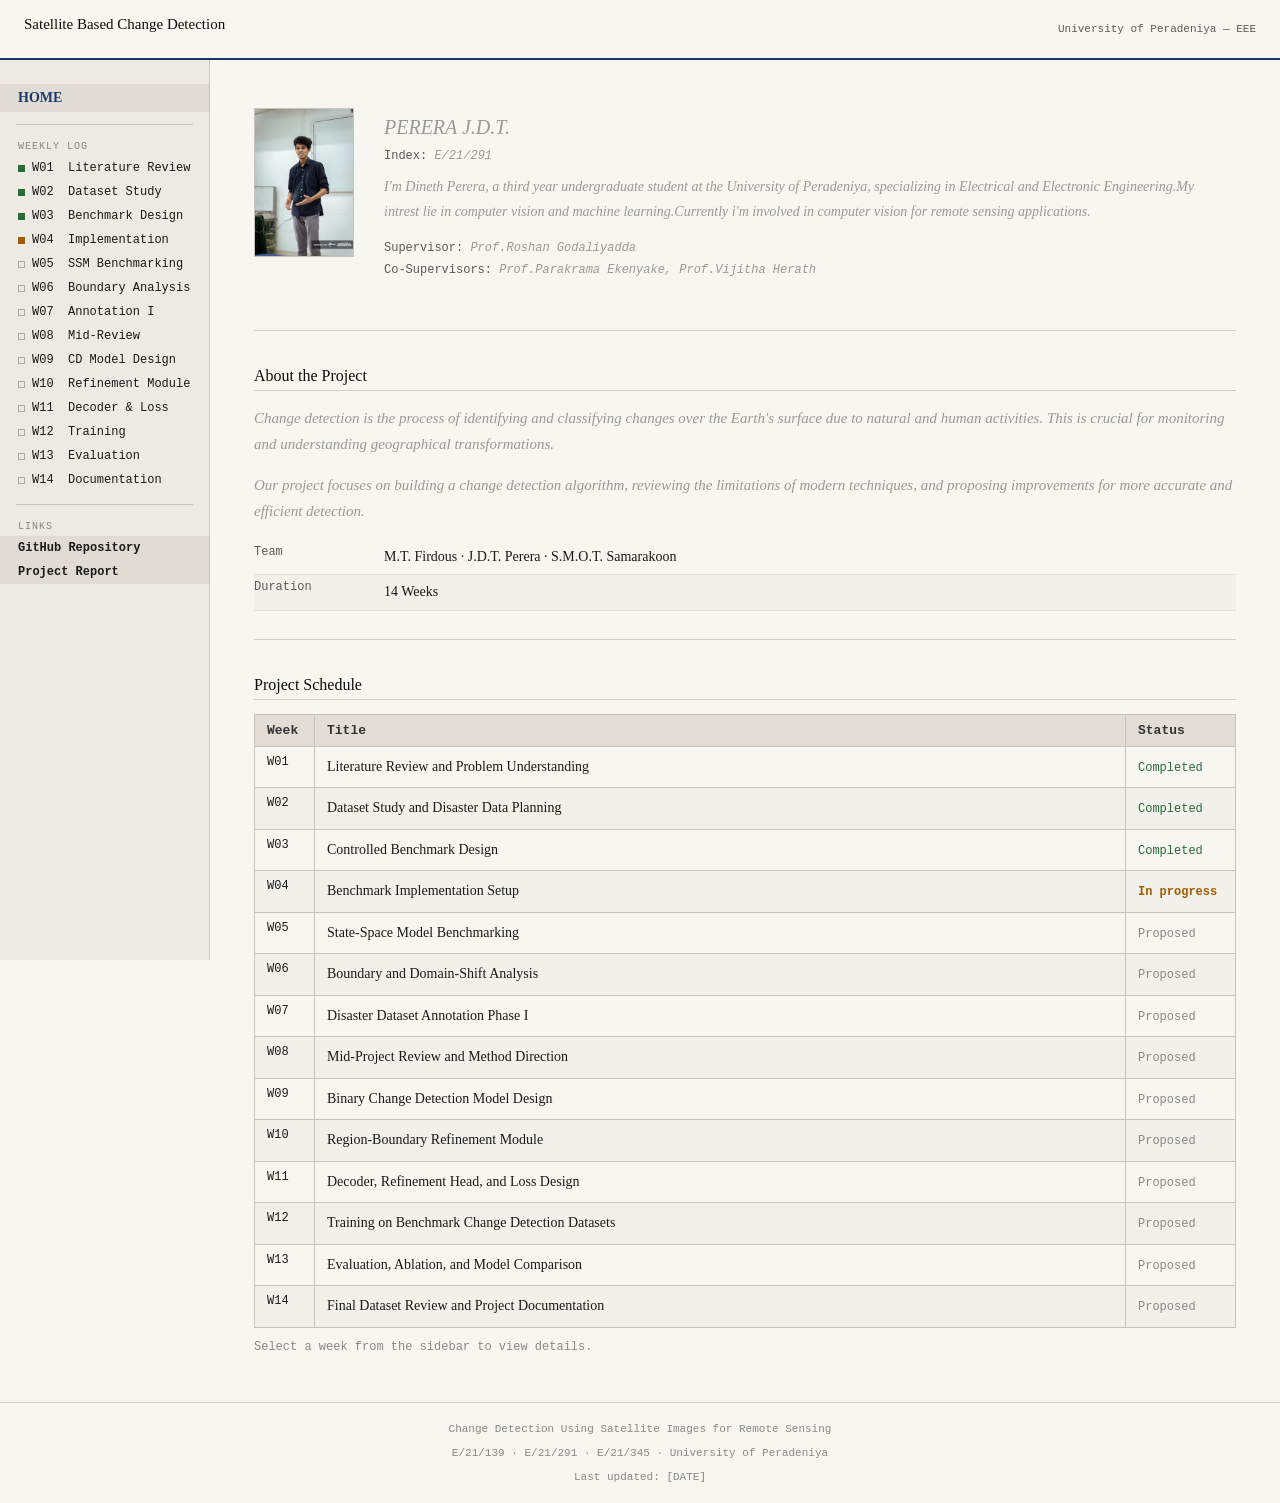
==== index.html @ a58da359 "remove datsets from hero page" ====
<!DOCTYPE html>
<html lang="en">
<head>
  <meta charset="UTF-8">
  <meta name="viewport" content="width=device-width, initial-scale=1">
  <title>Satellite Based Change Detection · Remote Sensing</title>
  <link rel="stylesheet" href="style.css">
  <script src="nav.js" defer></script>
</head>
<body>
  <div id="shell">
    <div id="header">
      <a class="site-name" href="index.html">Satellite Based Change Detection</a>
      <div class="site-uni">University of Peradeniya — EEE</div>
      <button id="menu-btn" aria-label="Open menu">
        <span></span>
        <span></span>
        <span></span>
      </button>
    </div>

    <div id="body-row">
      <div id="overlay"></div>
      <div id="sidebar">
        <a class="sb-home" href="index.html">HOME</a>
        <hr class="sb-rule">
        <span class="sb-label">WEEKLY LOG</span>
        <a href="weeks/week01.html"><span class="sq sq-done"></span>W01&nbsp; Literature Review</a>
        <a href="weeks/week02.html"><span class="sq sq-done"></span>W02&nbsp; Dataset Study</a>
        <a href="weeks/week03.html"><span class="sq sq-done"></span>W03&nbsp; Benchmark Design</a>
        <a href="weeks/week04.html"><span class="sq sq-active"></span>W04&nbsp; Implementation</a>
        <a href="weeks/week05.html"><span class="sq sq-proposed"></span>W05&nbsp; SSM Benchmarking</a>
        <a href="weeks/week06.html"><span class="sq sq-proposed"></span>W06&nbsp; Boundary Analysis</a>
        <a href="weeks/week07.html"><span class="sq sq-proposed"></span>W07&nbsp; Annotation I</a>
        <a href="weeks/week08.html"><span class="sq sq-proposed"></span>W08&nbsp; Mid-Review</a>
        <a href="weeks/week09.html"><span class="sq sq-proposed"></span>W09&nbsp; CD Model Design</a>
        <a href="weeks/week10.html"><span class="sq sq-proposed"></span>W10&nbsp; Refinement Module</a>
        <a href="weeks/week11.html"><span class="sq sq-proposed"></span>W11&nbsp; Decoder &amp; Loss</a>
        <a href="weeks/week12.html"><span class="sq sq-proposed"></span>W12&nbsp; Training</a>
        <a href="weeks/week13.html"><span class="sq sq-proposed"></span>W13&nbsp; Evaluation</a>
        <a href="weeks/week14.html"><span class="sq sq-proposed"></span>W14&nbsp; Documentation</a>
        <hr class="sb-rule">
        <span class="sb-label">LINKS</span>
        <a href="#">GitHub Repository</a>
        <a href="#">Project Report</a>
      </div>

      <div id="content">
        <table>
          <tr>
            <td style="width:110px; vertical-align:top; border:none; padding:0;">
              <img src="assets/photo.jpg" alt="[Name]" style="width:100px; border:1px solid #C8C4BB; display:block;" onerror="this.style.display='none'">
            </td>
            <td style="padding-left:20px; vertical-align:top; border:none;">
              <h1><span class="ph">PERERA J.D.T.</span></h1>
              <p style="font:12px 'Courier New', Courier, monospace; color:#5A5A5A;">
                Index: <span class="ph">E/21/291</span>
              </p>
              <p><span class="ph">I'm Dineth Perera, a third year undergraduate student at the University of Peradeniya, specializing in Electrical and Electronic Engineering.My intrest lie in computer vision and machine learning.Currently i'm involved in computer vision for remote sensing applications.</span></p>
              <p style="font:12px 'Courier New', Courier, monospace; color:#5A5A5A; line-height:1.8;">
                Supervisor: <span class="ph">Prof.Roshan Godaliyadda</span><br>
                Co-Supervisors: <span class="ph">Prof.Parakrama Ekenyake, Prof.Vijitha Herath</span>
              </p>
            </td>
          </tr>
        </table>

        <hr class="section-rule">

        <h2>About the Project</h2>
        <p><span class="ph">Change detection is the process of identifying and classifying changes over the Earth's surface due to natural and human activities. This is crucial for monitoring and understanding geographical transformations.</span></p>

        <p><span class="ph">Our project focuses on building a change detection algorithm, reviewing the limitations of modern techniques, and proposing improvements for more accurate and efficient detection.</span></p>

        <table class="info-table">
          <tr>
            <td>Team</td>
            <td>M.T. Firdous · J.D.T. Perera · S.M.O.T. Samarakoon</td>
          </tr>
          <tr>
            <td>Duration</td>
            <td>14 Weeks</td>
          </tr>
        </table>

        <hr class="section-rule">

        <h2>Project Schedule</h2>
        <table>
          <thead>
            <tr>
              <th style="width:60px;">Week</th>
              <th>Title</th>
              <th style="width:110px;">Status</th>
            </tr>
          </thead>
          <tbody>
            <tr>
              <td style="font:12px 'Courier New', Courier, monospace;">W01</td>
              <td>Literature Review and Problem Understanding</td>
              <td><span class="s-done">Completed</span></td>
            </tr>
            <tr>
              <td style="font:12px 'Courier New', Courier, monospace;">W02</td>
              <td>Dataset Study and Disaster Data Planning</td>
              <td><span class="s-done">Completed</span></td>
            </tr>
            <tr>
              <td style="font:12px 'Courier New', Courier, monospace;">W03</td>
              <td>Controlled Benchmark Design</td>
              <td><span class="s-done">Completed</span></td>
            </tr>
            <tr>
              <td style="font:12px 'Courier New', Courier, monospace;">W04</td>
              <td>Benchmark Implementation Setup</td>
              <td><span class="s-active">In progress</span></td>
            </tr>
            <tr>
              <td style="font:12px 'Courier New', Courier, monospace;">W05</td>
              <td>State-Space Model Benchmarking</td>
              <td><span class="s-proposed">Proposed</span></td>
            </tr>
            <tr>
              <td style="font:12px 'Courier New', Courier, monospace;">W06</td>
              <td>Boundary and Domain-Shift Analysis</td>
              <td><span class="s-proposed">Proposed</span></td>
            </tr>
            <tr>
              <td style="font:12px 'Courier New', Courier, monospace;">W07</td>
              <td>Disaster Dataset Annotation Phase I</td>
              <td><span class="s-proposed">Proposed</span></td>
            </tr>
            <tr>
              <td style="font:12px 'Courier New', Courier, monospace;">W08</td>
              <td>Mid-Project Review and Method Direction</td>
              <td><span class="s-proposed">Proposed</span></td>
            </tr>
            <tr>
              <td style="font:12px 'Courier New', Courier, monospace;">W09</td>
              <td>Binary Change Detection Model Design</td>
              <td><span class="s-proposed">Proposed</span></td>
            </tr>
            <tr>
              <td style="font:12px 'Courier New', Courier, monospace;">W10</td>
              <td>Region-Boundary Refinement Module</td>
              <td><span class="s-proposed">Proposed</span></td>
            </tr>
            <tr>
              <td style="font:12px 'Courier New', Courier, monospace;">W11</td>
              <td>Decoder, Refinement Head, and Loss Design</td>
              <td><span class="s-proposed">Proposed</span></td>
            </tr>
            <tr>
              <td style="font:12px 'Courier New', Courier, monospace;">W12</td>
              <td>Training on Benchmark Change Detection Datasets</td>
              <td><span class="s-proposed">Proposed</span></td>
            </tr>
            <tr>
              <td style="font:12px 'Courier New', Courier, monospace;">W13</td>
              <td>Evaluation, Ablation, and Model Comparison</td>
              <td><span class="s-proposed">Proposed</span></td>
            </tr>
            <tr>
              <td style="font:12px 'Courier New', Courier, monospace;">W14</td>
              <td>Final Dataset Review and Project Documentation</td>
              <td><span class="s-proposed">Proposed</span></td>
            </tr>
          </tbody>
        </table>
        <p style="font:12px 'Courier New', Courier, monospace; color:#888;">Select a week from the sidebar to view details.</p>
      </div>
    </div>

    <div id="footer">
      Change Detection Using Satellite Images for Remote Sensing<br>
      E/21/139 · E/21/291 · E/21/345 · University of Peradeniya<br>
      Last updated: [DATE]
    </div>
  </div>
</body>
</html>
---- style.css ----
/* Reset */
*, *::before, *::after { box-sizing: border-box; margin: 0; padding: 0; }

/* Base */
html, body { height: 100%; }
body {
  font: 15px/1.75 Georgia, "Times New Roman", serif;
  color: #1A1A1A;
  background: #F8F6F1;
}

/* Shell */
#shell {
  width: 100%;
  background: #F8F6F1;
}

/* Header */
#header {
  padding: 16px 24px;
  border-bottom: 2px solid #1B3A6B;
  background: #F8F6F1;
  overflow: hidden;
}
#header .site-name {
  float: left;
  font: 15px Georgia, serif;
  color: #0D0D0D;
  text-decoration: none;
}
#header .site-uni {
  float: right;
  font: 11px "Courier New", monospace;
  color: #5A5A5A;
  line-height: 2.4;
}
#menu-btn {
  display: none;
  float: right;
  background: none;
  border: 1px solid #C8C4BB;
  padding: 6px 10px;
  cursor: pointer;
  margin-top: 2px;
}
#menu-btn span {
  display: block;
  width: 20px;
  height: 2px;
  background: #1A1A1A;
  margin: 4px 0;
}

/* Body row */
#body-row { overflow: hidden; }

/* Sidebar */
#sidebar {
  float: left;
  width: 210px;
  min-height: 100vh;
  background: #EDEAE3;
  border-right: 1px solid #C8C4BB;
  padding: 24px 0;
  position: sticky;
  top: 0;
  height: 100vh;
  overflow-y: auto;
}
#sidebar a {
  display: block;
  padding: 5px 18px;
  font: 12px "Courier New", monospace;
  color: #1A1A1A;
  text-decoration: none;
}
#sidebar a:hover { background: #D8D4CC; }
#sidebar a.current { font-weight: bold; background: #E0DCD3; }
#sidebar .sb-home {
  font: 14px Georgia, serif;
  color: #1B3A6B;
  padding: 6px 18px;
  display: block;
  text-decoration: none;
}
#sidebar .sb-home:hover { background: #D8D4CC; }
#sidebar .sb-home.current { font-weight: bold; background: #E0DCD3; }
.sb-rule {
  border: none;
  border-top: 1px solid #C8C4BB;
  margin: 12px 16px;
}
.sb-label {
  display: block;
  padding: 4px 18px;
  font: 10px "Courier New", monospace;
  color: #888;
  letter-spacing: 0.1em;
  text-transform: uppercase;
}

/* Status squares in sidebar */
.sq {
  display: inline-block;
  width: 7px;
  height: 7px;
  margin-right: 7px;
  vertical-align: middle;
}
.sq-done { background: #2A6A3A; }
.sq-active { background: #A05C00; }
.sq-proposed { background: transparent; border: 1px solid #AAAAAA; }

/* Content area */
#content { margin-left: 210px; padding: 36px 44px; min-height: 100vh; }

/* Headings */
h1 {
  font: normal 20px Georgia, serif;
  color: #0D0D0D;
  margin-bottom: 10px;
}
h2 {
  font: normal 16px Georgia, serif;
  color: #0D0D0D;
  border-bottom: 1px solid #D4D0C8;
  padding-bottom: 5px;
  margin: 36px 0 14px;
}
h3 {
  font: bold 14px Georgia, serif;
  color: #1A1A1A;
  margin: 22px 0 8px;
}

/* Paragraphs, lists */
p { margin-bottom: 1em; }
ul, ol { padding-left: 1.4em; margin: 8px 0 16px; }
li { margin-bottom: 4px; font-size: 14px; }

/* Links */
a { color: #1B3A6B; }
a:visited { color: #5B2D8E; }

/* Tables - general */
table { border-collapse: collapse; width: 100%; margin: 12px 0; }
th {
  background: #E2DED6;
  font: bold 13px "Courier New", monospace;
  color: #333;
  border: 1px solid #C8C4BB;
  padding: 8px 12px;
  text-align: left;
}
td {
  border: 1px solid #C8C4BB;
  padding: 8px 12px;
  vertical-align: top;
  font-size: 14px;
}
tr:nth-child(even) td { background: #F2F0EB; }

/* Info table on home (no outer border, no striping) */
.info-table { margin-top: 14px; }
.info-table td {
  border: none;
  border-bottom: 1px solid #E4E0D8;
  padding: 5px 10px 5px 0;
  font-size: 14px;
}
.info-table td:first-child {
  font: 12px "Courier New", monospace;
  color: #5A5A5A;
  width: 130px;
  white-space: nowrap;
}

/* Figures */
figure { margin: 18px 0; }
.fig-empty {
  border: 1px dashed #C8C4BB;
  background: #F2F0EB;
  padding: 44px 20px;
  text-align: center;
  font: 13px "Courier New", monospace;
  color: #999;
}
figcaption {
  font: italic 13px Georgia, serif;
  text-align: center;
  margin-top: 6px;
  color: #5A5A5A;
}

/* Status spans */
.s-done { font: 12px "Courier New", monospace; color: #2A6A3A; }
.s-active { font: bold 12px "Courier New", monospace; color: #A05C00; }
.s-proposed { font: 12px "Courier New", monospace; color: #888888; }

/* Placeholder text */
.ph { color: #999999; font-style: italic; }

/* Meta line and nav strip on week pages */
.meta-line {
  font: 12px "Courier New", monospace;
  color: #5A5A5A;
  margin-bottom: 6px;
}
.week-nav {
  font: 12px "Courier New", monospace;
  color: #888;
  margin: 8px 0 4px;
}
.week-nav a { color: #1B3A6B; }

/* Dividers */
.section-rule {
  border: none;
  border-top: 1px solid #D4D0C8;
  margin: 28px 0;
}

/* Footer */
#footer {
  clear: both;
  border-top: 1px solid #D4D0C8;
  padding: 14px 24px;
  text-align: center;
  font: 11px "Courier New", monospace;
  color: #888;
  line-height: 2.2;
}

/* ── Tablet and Mobile: sidebar off-canvas ── */
@media (max-width: 899px) {

  #menu-btn {
    display: block;
  }

  #sidebar {
    position: fixed;
    top: 0;
    left: -230px;
    width: 210px;
    height: 100vh;
    z-index: 100;
    transition: left 0.22s ease;
    border-right: 1px solid #C8C4BB;
    box-shadow: none;
  }

  #sidebar.open {
    left: 0;
  }

  #content {
    margin-left: 0;
    padding: 24px 20px;
  }

  #overlay {
    display: none;
    position: fixed;
    inset: 0;
    background: rgba(0,0,0,0.25);
    z-index: 99;
  }

  #overlay.visible {
    display: block;
  }

}

/* ── Mobile only ── */
@media (max-width: 599px) {

  #content {
    padding: 20px 16px;
  }

  #header {
    padding: 12px 16px;
  }

  #header .site-name {
    font-size: 13px;
  }

  #header .site-uni {
    display: none;
  }

  h1 { font-size: 17px; }
  h2 { font-size: 15px; }

  table {
    font-size: 13px;
  }

  th, td {
    padding: 6px 8px;
  }

  #footer {
    font-size: 10px;
    padding: 12px 16px;
  }

}
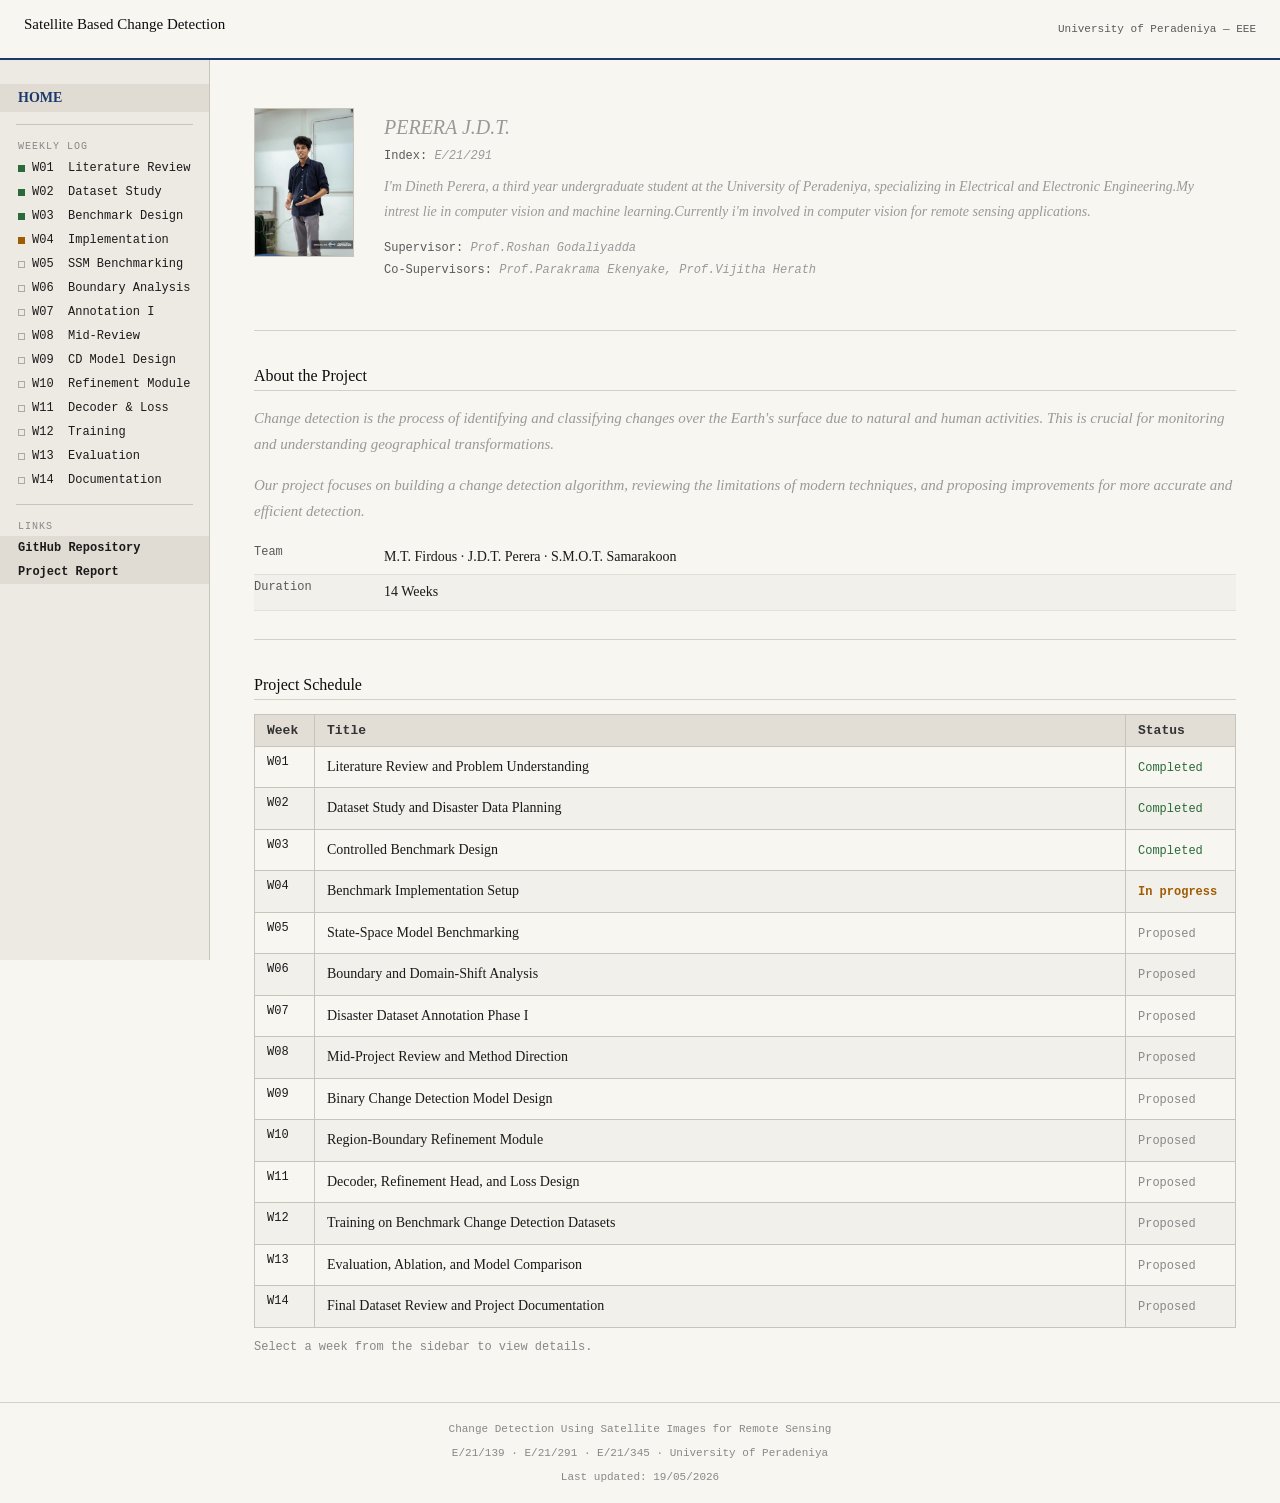
==== commit ea97fadf: "week 04-1" ====
--- a/index.html
+++ b/index.html
@@ -174,7 +174,7 @@
     <div id="footer">
       Change Detection Using Satellite Images for Remote Sensing<br>
       E/21/139 · E/21/291 · E/21/345 · University of Peradeniya<br>
-      Last updated: [DATE]
+      Last updated: 19/05/2026
     </div>
   </div>
 </body>
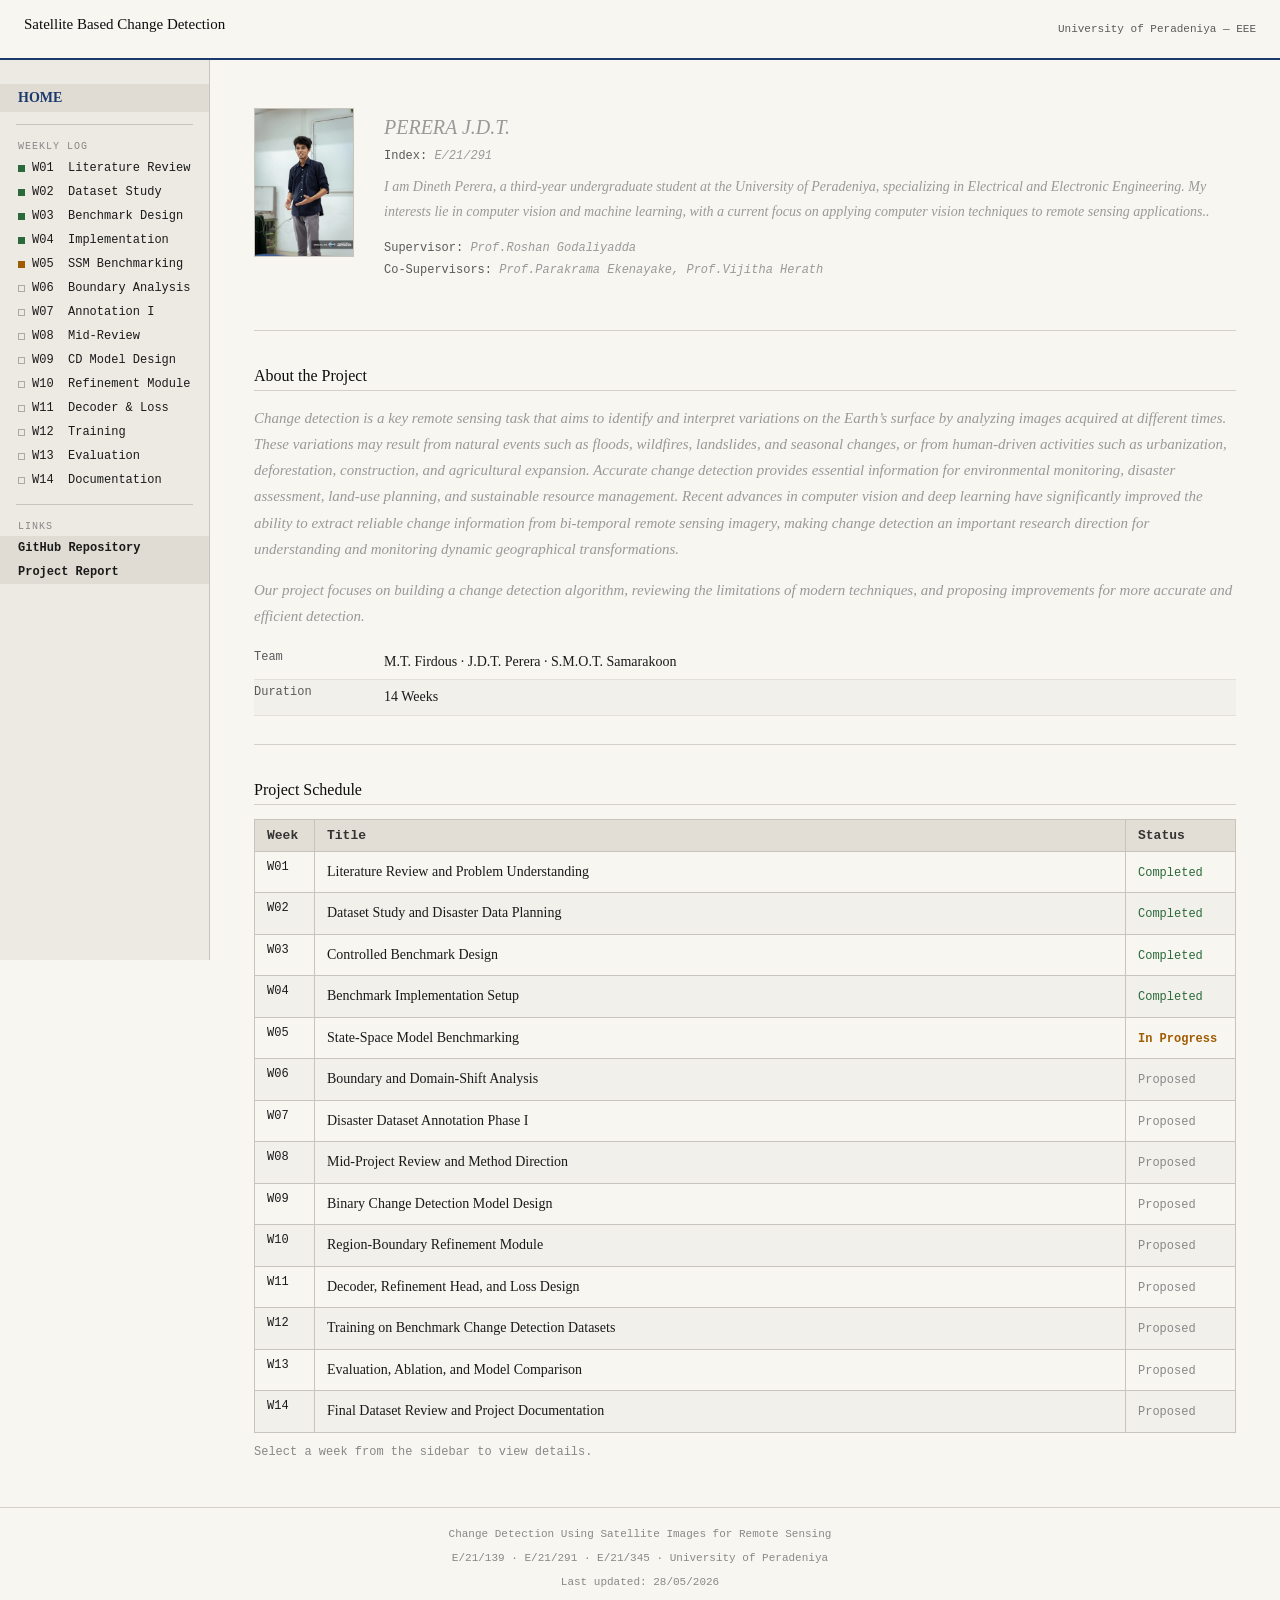
==== commit d18336f3: "week 05 updates and home page refinement" ====
--- a/index.html
+++ b/index.html
@@ -28,8 +28,8 @@
         <a href="weeks/week01.html"><span class="sq sq-done"></span>W01&nbsp; Literature Review</a>
         <a href="weeks/week02.html"><span class="sq sq-done"></span>W02&nbsp; Dataset Study</a>
         <a href="weeks/week03.html"><span class="sq sq-done"></span>W03&nbsp; Benchmark Design</a>
-        <a href="weeks/week04.html"><span class="sq sq-active"></span>W04&nbsp; Implementation</a>
-        <a href="weeks/week05.html"><span class="sq sq-proposed"></span>W05&nbsp; SSM Benchmarking</a>
+        <a href="weeks/week04.html"><span class="sq sq-done"></span>W04&nbsp; Implementation</a>
+        <a href="weeks/week05.html"><span class="sq sq-active"></span>W05&nbsp; SSM Benchmarking</a>
         <a href="weeks/week06.html"><span class="sq sq-proposed"></span>W06&nbsp; Boundary Analysis</a>
         <a href="weeks/week07.html"><span class="sq sq-proposed"></span>W07&nbsp; Annotation I</a>
         <a href="weeks/week08.html"><span class="sq sq-proposed"></span>W08&nbsp; Mid-Review</a>
@@ -56,10 +56,10 @@
               <p style="font:12px 'Courier New', Courier, monospace; color:#5A5A5A;">
                 Index: <span class="ph">E/21/291</span>
               </p>
-              <p><span class="ph">I'm Dineth Perera, a third year undergraduate student at the University of Peradeniya, specializing in Electrical and Electronic Engineering.My intrest lie in computer vision and machine learning.Currently i'm involved in computer vision for remote sensing applications.</span></p>
+              <p><span class="ph">I am Dineth Perera, a third-year undergraduate student at the University of Peradeniya, specializing in Electrical and Electronic Engineering. My interests lie in computer vision and machine learning, with a current focus on applying computer vision techniques to remote sensing applications..</span></p>
               <p style="font:12px 'Courier New', Courier, monospace; color:#5A5A5A; line-height:1.8;">
                 Supervisor: <span class="ph">Prof.Roshan Godaliyadda</span><br>
-                Co-Supervisors: <span class="ph">Prof.Parakrama Ekenyake, Prof.Vijitha Herath</span>
+                Co-Supervisors: <span class="ph">Prof.Parakrama Ekenayake, Prof.Vijitha Herath</span>
               </p>
             </td>
           </tr>
@@ -68,7 +68,7 @@
         <hr class="section-rule">
 
         <h2>About the Project</h2>
-        <p><span class="ph">Change detection is the process of identifying and classifying changes over the Earth's surface due to natural and human activities. This is crucial for monitoring and understanding geographical transformations.</span></p>
+        <p><span class="ph">Change detection is a key remote sensing task that aims to identify and interpret variations on the Earth’s surface by analyzing images acquired at different times. These variations may result from natural events such as floods, wildfires, landslides, and seasonal changes, or from human-driven activities such as urbanization, deforestation, construction, and agricultural expansion. Accurate change detection provides essential information for environmental monitoring, disaster assessment, land-use planning, and sustainable resource management. Recent advances in computer vision and deep learning have significantly improved the ability to extract reliable change information from bi-temporal remote sensing imagery, making change detection an important research direction for understanding and monitoring dynamic geographical transformations. </span></p>
 
         <p><span class="ph">Our project focuses on building a change detection algorithm, reviewing the limitations of modern techniques, and proposing improvements for more accurate and efficient detection.</span></p>
 
@@ -113,12 +113,12 @@
             <tr>
               <td style="font:12px 'Courier New', Courier, monospace;">W04</td>
               <td>Benchmark Implementation Setup</td>
-              <td><span class="s-active">In progress</span></td>
+              <td><span class="s-done">Completed</span></td>
             </tr>
             <tr>
               <td style="font:12px 'Courier New', Courier, monospace;">W05</td>
               <td>State-Space Model Benchmarking</td>
-              <td><span class="s-proposed">Proposed</span></td>
+              <td><span class="s-active">In Progress</span></td>
             </tr>
             <tr>
               <td style="font:12px 'Courier New', Courier, monospace;">W06</td>
@@ -174,7 +174,7 @@
     <div id="footer">
       Change Detection Using Satellite Images for Remote Sensing<br>
       E/21/139 · E/21/291 · E/21/345 · University of Peradeniya<br>
-      Last updated: 19/05/2026
+      Last updated: 28/05/2026
     </div>
   </div>
 </body>
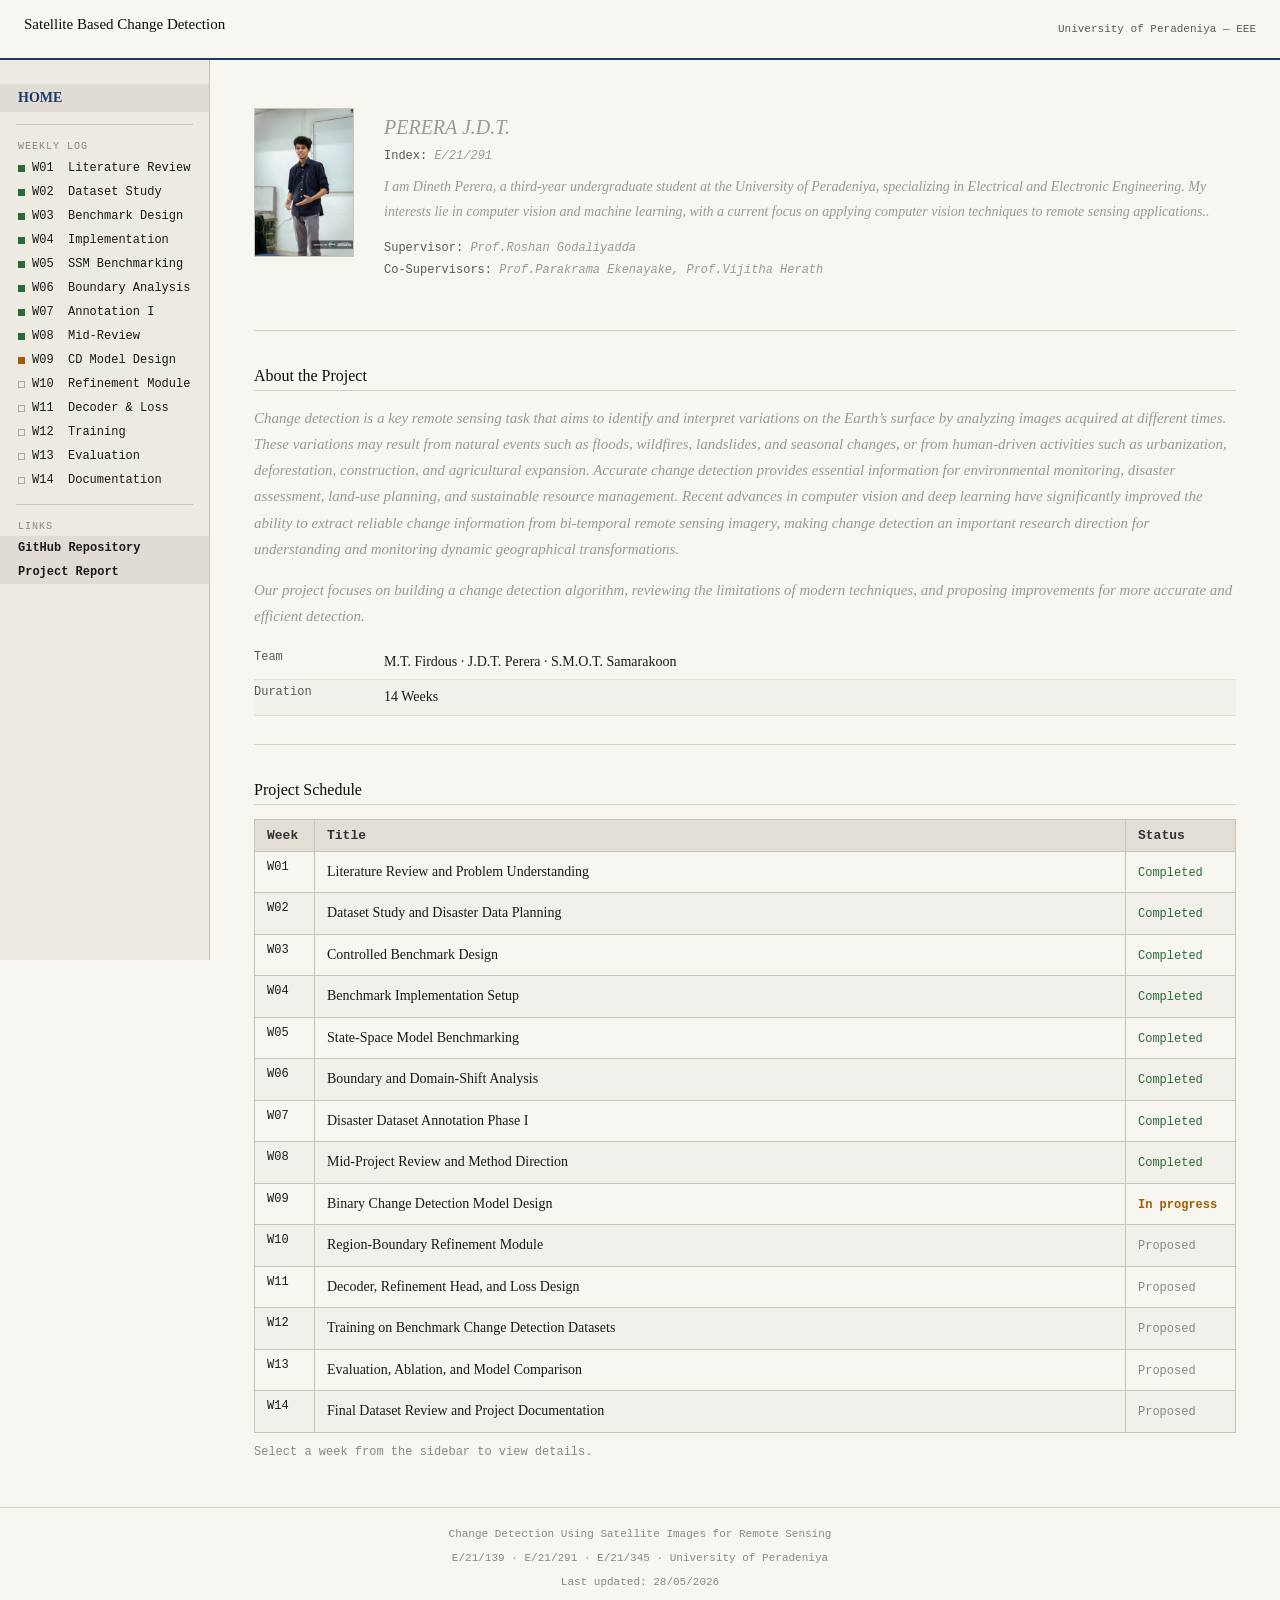
==== commit bad7aaa8: "feat: add weekly logs for weeks 3-5 and update index page navigation" ====
--- a/index.html
+++ b/index.html
@@ -29,11 +29,11 @@
         <a href="weeks/week02.html"><span class="sq sq-done"></span>W02&nbsp; Dataset Study</a>
         <a href="weeks/week03.html"><span class="sq sq-done"></span>W03&nbsp; Benchmark Design</a>
         <a href="weeks/week04.html"><span class="sq sq-done"></span>W04&nbsp; Implementation</a>
-        <a href="weeks/week05.html"><span class="sq sq-active"></span>W05&nbsp; SSM Benchmarking</a>
-        <a href="weeks/week06.html"><span class="sq sq-proposed"></span>W06&nbsp; Boundary Analysis</a>
-        <a href="weeks/week07.html"><span class="sq sq-proposed"></span>W07&nbsp; Annotation I</a>
-        <a href="weeks/week08.html"><span class="sq sq-proposed"></span>W08&nbsp; Mid-Review</a>
-        <a href="weeks/week09.html"><span class="sq sq-proposed"></span>W09&nbsp; CD Model Design</a>
+        <a href="weeks/week05.html"><span class="sq sq-done"></span>W05&nbsp; SSM Benchmarking</a>
+        <a href="weeks/week06.html"><span class="sq sq-done"></span>W06&nbsp; Boundary Analysis</a>
+        <a href="weeks/week07.html"><span class="sq sq-done"></span>W07&nbsp; Annotation I</a>
+        <a href="weeks/week08.html"><span class="sq sq-done"></span>W08&nbsp; Mid-Review</a>
+        <a href="weeks/week09.html"><span class="sq sq-active"></span>W09&nbsp; CD Model Design</a>
         <a href="weeks/week10.html"><span class="sq sq-proposed"></span>W10&nbsp; Refinement Module</a>
         <a href="weeks/week11.html"><span class="sq sq-proposed"></span>W11&nbsp; Decoder &amp; Loss</a>
         <a href="weeks/week12.html"><span class="sq sq-proposed"></span>W12&nbsp; Training</a>
@@ -118,27 +118,27 @@
             <tr>
               <td style="font:12px 'Courier New', Courier, monospace;">W05</td>
               <td>State-Space Model Benchmarking</td>
-              <td><span class="s-active">In Progress</span></td>
+              <td><span class="s-done">Completed</span></td>
             </tr>
             <tr>
               <td style="font:12px 'Courier New', Courier, monospace;">W06</td>
               <td>Boundary and Domain-Shift Analysis</td>
-              <td><span class="s-proposed">Proposed</span></td>
+              <td><span class="s-done">Completed</span></td>
             </tr>
             <tr>
               <td style="font:12px 'Courier New', Courier, monospace;">W07</td>
               <td>Disaster Dataset Annotation Phase I</td>
-              <td><span class="s-proposed">Proposed</span></td>
+              <td><span class="s-done">Completed</span></td>
             </tr>
             <tr>
               <td style="font:12px 'Courier New', Courier, monospace;">W08</td>
               <td>Mid-Project Review and Method Direction</td>
-              <td><span class="s-proposed">Proposed</span></td>
+              <td><span class="s-done">Completed</span></td>
             </tr>
             <tr>
               <td style="font:12px 'Courier New', Courier, monospace;">W09</td>
               <td>Binary Change Detection Model Design</td>
-              <td><span class="s-proposed">Proposed</span></td>
+              <td><span class="s-active">In progress</span></td>
             </tr>
             <tr>
               <td style="font:12px 'Courier New', Courier, monospace;">W10</td>
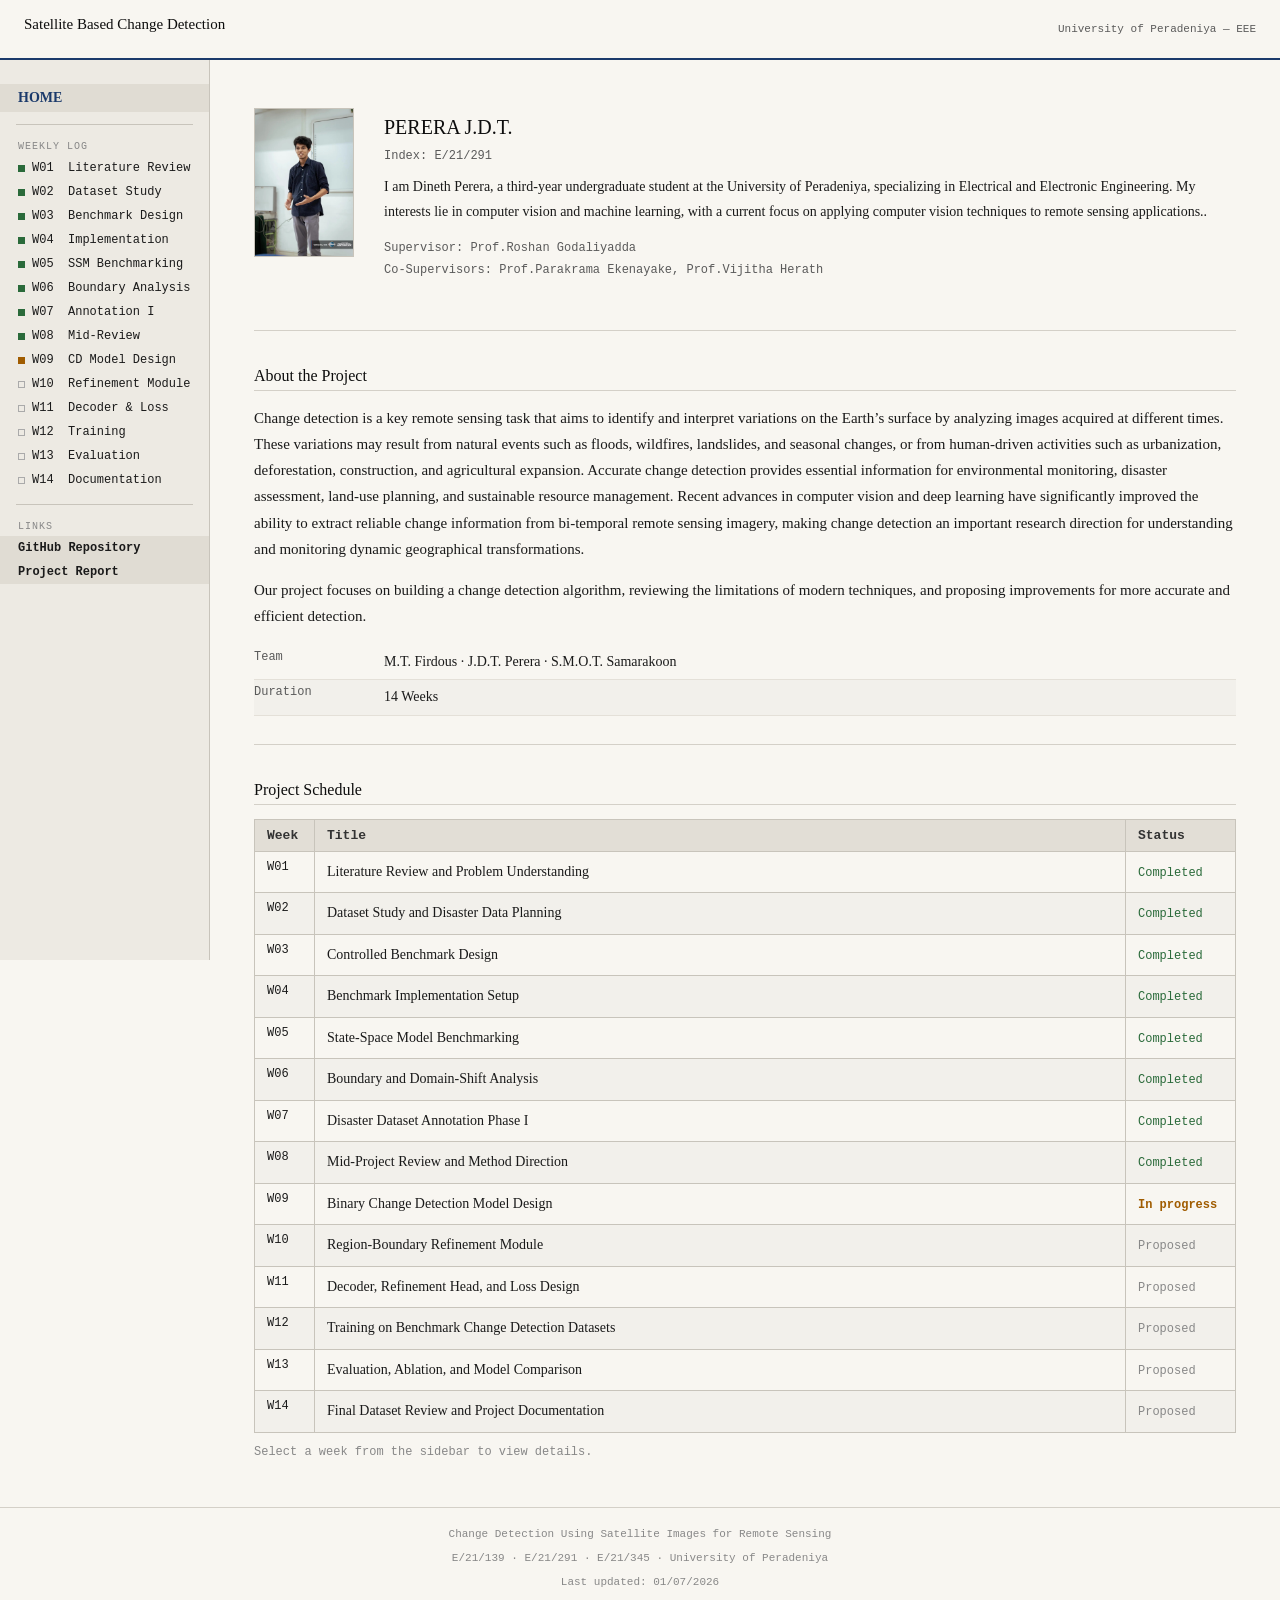
==== commit df497a9f: "feat: add weekly progress logs and remove placeholder styling from project index" ====
--- a/index.html
+++ b/index.html
@@ -52,14 +52,14 @@
               <img src="assets/photo.jpg" alt="[Name]" style="width:100px; border:1px solid #C8C4BB; display:block;" onerror="this.style.display='none'">
             </td>
             <td style="padding-left:20px; vertical-align:top; border:none;">
-              <h1><span class="ph">PERERA J.D.T.</span></h1>
+              <h1>PERERA J.D.T.</h1>
               <p style="font:12px 'Courier New', Courier, monospace; color:#5A5A5A;">
-                Index: <span class="ph">E/21/291</span>
+                Index: E/21/291
               </p>
-              <p><span class="ph">I am Dineth Perera, a third-year undergraduate student at the University of Peradeniya, specializing in Electrical and Electronic Engineering. My interests lie in computer vision and machine learning, with a current focus on applying computer vision techniques to remote sensing applications..</span></p>
+              <p>I am Dineth Perera, a third-year undergraduate student at the University of Peradeniya, specializing in Electrical and Electronic Engineering. My interests lie in computer vision and machine learning, with a current focus on applying computer vision techniques to remote sensing applications..</p>
               <p style="font:12px 'Courier New', Courier, monospace; color:#5A5A5A; line-height:1.8;">
-                Supervisor: <span class="ph">Prof.Roshan Godaliyadda</span><br>
-                Co-Supervisors: <span class="ph">Prof.Parakrama Ekenayake, Prof.Vijitha Herath</span>
+                Supervisor: Prof.Roshan Godaliyadda<br>
+                Co-Supervisors: Prof.Parakrama Ekenayake, Prof.Vijitha Herath
               </p>
             </td>
           </tr>
@@ -68,9 +68,9 @@
         <hr class="section-rule">
 
         <h2>About the Project</h2>
-        <p><span class="ph">Change detection is a key remote sensing task that aims to identify and interpret variations on the Earth’s surface by analyzing images acquired at different times. These variations may result from natural events such as floods, wildfires, landslides, and seasonal changes, or from human-driven activities such as urbanization, deforestation, construction, and agricultural expansion. Accurate change detection provides essential information for environmental monitoring, disaster assessment, land-use planning, and sustainable resource management. Recent advances in computer vision and deep learning have significantly improved the ability to extract reliable change information from bi-temporal remote sensing imagery, making change detection an important research direction for understanding and monitoring dynamic geographical transformations. </span></p>
+        <p>Change detection is a key remote sensing task that aims to identify and interpret variations on the Earth’s surface by analyzing images acquired at different times. These variations may result from natural events such as floods, wildfires, landslides, and seasonal changes, or from human-driven activities such as urbanization, deforestation, construction, and agricultural expansion. Accurate change detection provides essential information for environmental monitoring, disaster assessment, land-use planning, and sustainable resource management. Recent advances in computer vision and deep learning have significantly improved the ability to extract reliable change information from bi-temporal remote sensing imagery, making change detection an important research direction for understanding and monitoring dynamic geographical transformations. </p>
 
-        <p><span class="ph">Our project focuses on building a change detection algorithm, reviewing the limitations of modern techniques, and proposing improvements for more accurate and efficient detection.</span></p>
+        <p>Our project focuses on building a change detection algorithm, reviewing the limitations of modern techniques, and proposing improvements for more accurate and efficient detection.</p>
 
         <table class="info-table">
           <tr>
@@ -174,7 +174,7 @@
     <div id="footer">
       Change Detection Using Satellite Images for Remote Sensing<br>
       E/21/139 · E/21/291 · E/21/345 · University of Peradeniya<br>
-      Last updated: 28/05/2026
+      Last updated: 01/07/2026
     </div>
   </div>
 </body>
--- a/style.css
+++ b/style.css
@@ -231,6 +231,138 @@
   line-height: 2.2;
 }
 
+/* Benchmark and Academic Tables */
+.table-container {
+  width: 100%;
+  overflow-x: auto;
+  margin: 20px 0;
+  -webkit-overflow-scrolling: touch;
+}
+
+.academic-table {
+  width: 100%;
+  border-collapse: collapse;
+  font-family: Georgia, serif;
+  font-size: 13px;
+  margin: 8px 0;
+  color: #1A1A1A;
+}
+
+.academic-table th {
+  background: none;
+  border: none;
+  font: bold 11.5px "Courier New", monospace;
+  color: #333;
+  padding: 6px 5px;
+  text-align: center;
+}
+
+.academic-table td {
+  border: none;
+  padding: 6px 5px;
+  vertical-align: middle;
+  font-size: 12.5px;
+}
+
+/* Booktabs horizontal rules */
+.academic-table tr.top-rule th,
+.academic-table tr.top-rule td {
+  border-top: 2px solid #1A1A1A;
+}
+
+.academic-table tr.mid-rule th,
+.academic-table tr.mid-rule td {
+  border-bottom: 1px solid #1A1A1A;
+}
+
+.academic-table tr.bottom-rule td {
+  border-bottom: 2px solid #1A1A1A;
+}
+
+.academic-table tr.group-sep td {
+  border-bottom: 1px solid #D4D0C8;
+}
+
+/* Colspan header sub-borders */
+.academic-table th.col-header-group {
+  border-bottom: 1px solid #1A1A1A;
+}
+
+/* Alignment utilities */
+.academic-table .text-left { text-align: left; }
+.academic-table .text-center { text-align: center; }
+.academic-table .text-right { text-align: right; }
+.academic-table .num-val { font-family: "Courier New", Courier, monospace; font-size: 12.5px; }
+
+/* Rank highlights matching website's brand colors */
+.academic-table .rank-1 { color: #C0392B; font-weight: bold; }
+.academic-table .rank-2 { color: #1B3A6B; font-weight: bold; }
+.academic-table .rank-3 { color: #2A6A3A; font-weight: bold; }
+
+.academic-table .border-right { border-right: 1px solid #C8C4BB; }
+
+/* Captions and notes */
+.academic-table-caption {
+  font: bold 12px "Courier New", Courier, monospace;
+  text-transform: uppercase;
+  letter-spacing: 0.05em;
+  text-align: center;
+  margin-top: 24px;
+  margin-bottom: 4px;
+  color: #1A1A1A;
+}
+
+.academic-table-title {
+  font: italic 13px Georgia, serif;
+  text-align: center;
+  margin-bottom: 12px;
+  color: #333;
+  line-height: 1.4;
+}
+
+.academic-table-note {
+  font: italic 11px Georgia, serif;
+  color: #5A5A5A;
+  margin-top: 6px;
+  margin-bottom: 24px;
+  line-height: 1.4;
+}
+
+/* Image Grid / Parallel Layout for Figures */
+.image-row {
+  display: flex;
+  gap: 12px;
+  margin: 12px 0 24px;
+}
+
+.image-col {
+  flex: 1;
+  text-align: center;
+}
+
+.image-col img {
+  width: 100%;
+  height: auto;
+  border: 1px solid #C8C4BB;
+  display: block;
+}
+
+.image-label {
+  font: italic 12px Georgia, serif;
+  margin-top: 6px;
+  color: #5A5A5A;
+}
+
+.scene-container {
+  margin-bottom: 24px;
+}
+
+.scene-container h3 {
+  margin: 16px 0 8px;
+  font: bold 13px "Courier New", monospace;
+  color: #333;
+}
+
 /* ── Tablet and Mobile: sidebar off-canvas ── */
 @media (max-width: 899px) {
 
@@ -308,4 +440,9 @@
     padding: 12px 16px;
   }
 
-}
+  .image-row {
+    flex-direction: column;
+    gap: 16px;
+  }
+
+}
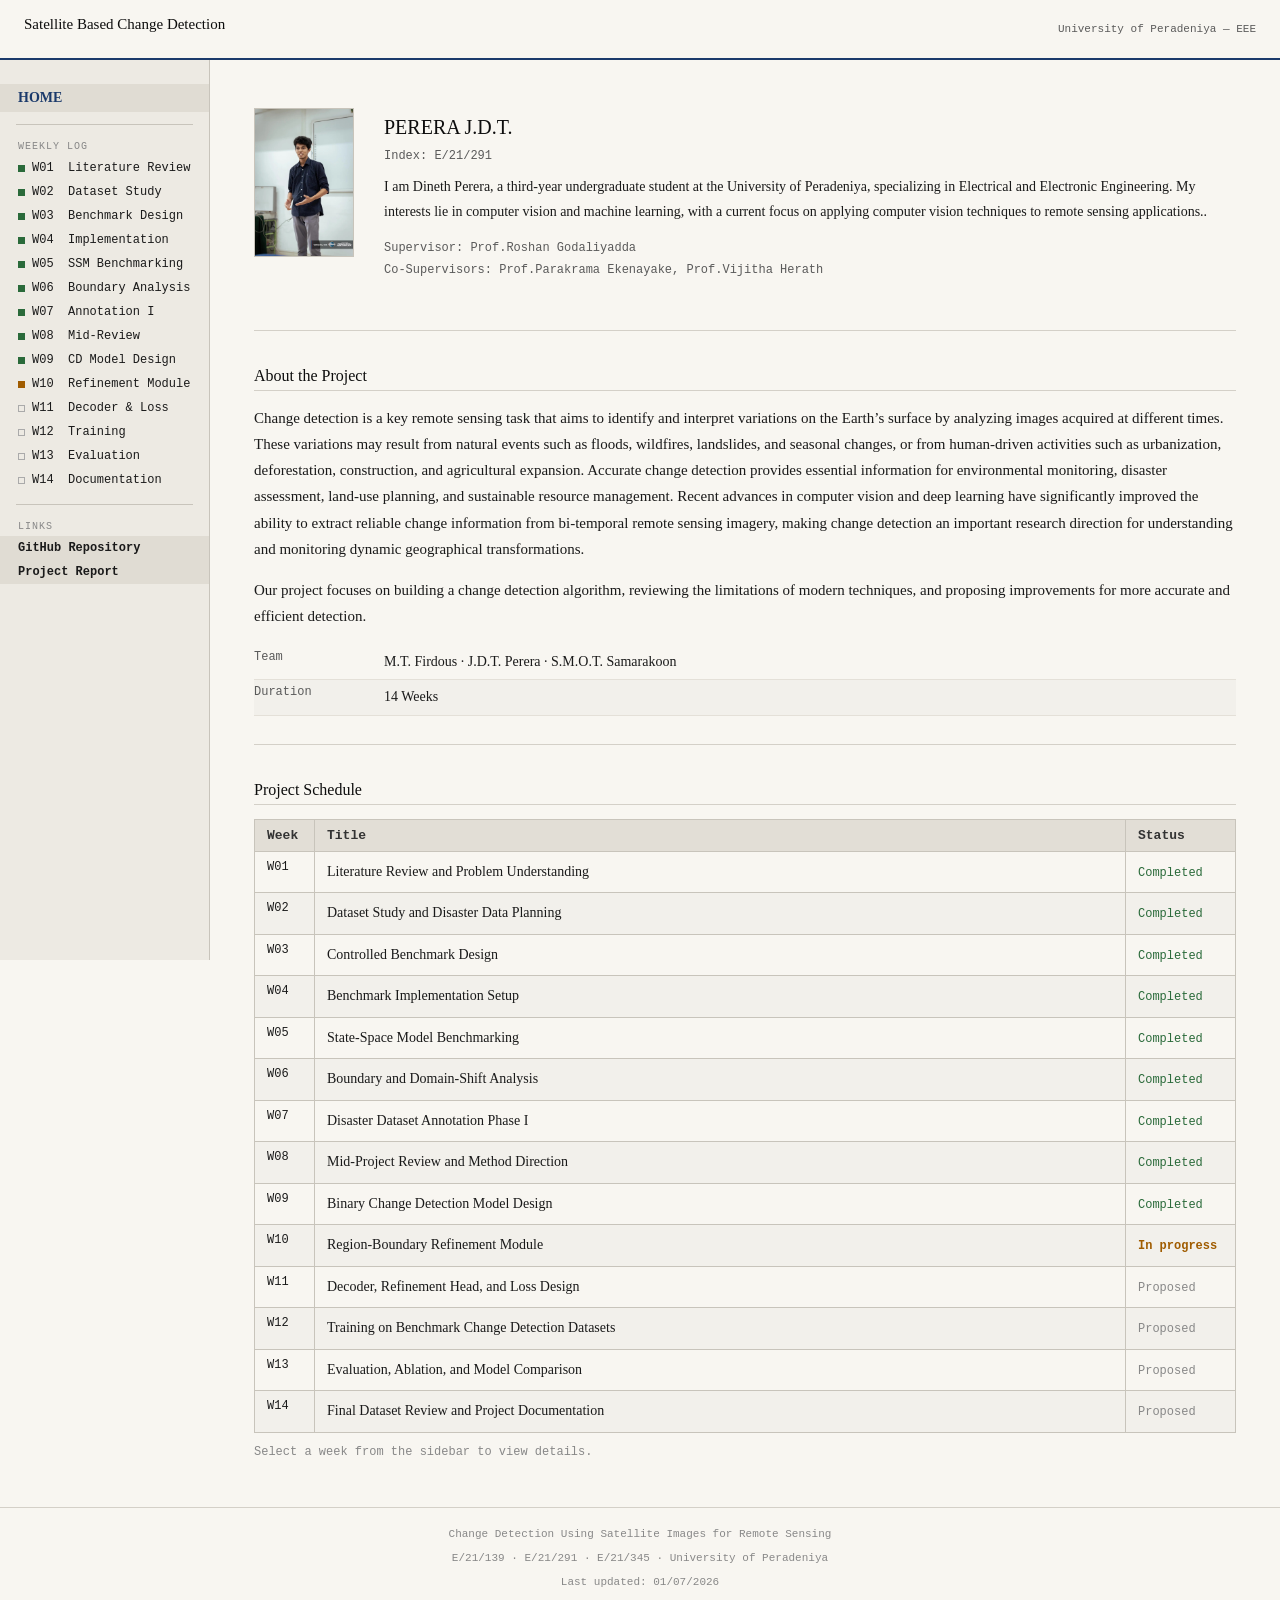
==== commit 92a40733: "feat: add weekly log HTML pages for project progress tracking and update index.html links" ====
--- a/index.html
+++ b/index.html
@@ -33,8 +33,8 @@
         <a href="weeks/week06.html"><span class="sq sq-done"></span>W06&nbsp; Boundary Analysis</a>
         <a href="weeks/week07.html"><span class="sq sq-done"></span>W07&nbsp; Annotation I</a>
         <a href="weeks/week08.html"><span class="sq sq-done"></span>W08&nbsp; Mid-Review</a>
-        <a href="weeks/week09.html"><span class="sq sq-active"></span>W09&nbsp; CD Model Design</a>
-        <a href="weeks/week10.html"><span class="sq sq-proposed"></span>W10&nbsp; Refinement Module</a>
+        <a href="weeks/week09.html"><span class="sq sq-done"></span>W09&nbsp; CD Model Design</a>
+        <a href="weeks/week10.html"><span class="sq sq-active"></span>W10&nbsp; Refinement Module</a>
         <a href="weeks/week11.html"><span class="sq sq-proposed"></span>W11&nbsp; Decoder &amp; Loss</a>
         <a href="weeks/week12.html"><span class="sq sq-proposed"></span>W12&nbsp; Training</a>
         <a href="weeks/week13.html"><span class="sq sq-proposed"></span>W13&nbsp; Evaluation</a>
@@ -138,12 +138,12 @@
             <tr>
               <td style="font:12px 'Courier New', Courier, monospace;">W09</td>
               <td>Binary Change Detection Model Design</td>
-              <td><span class="s-active">In progress</span></td>
+              <td><span class="s-done">Completed</span></td>
             </tr>
             <tr>
               <td style="font:12px 'Courier New', Courier, monospace;">W10</td>
               <td>Region-Boundary Refinement Module</td>
-              <td><span class="s-proposed">Proposed</span></td>
+              <td><span class="s-active">In progress</span></td>
             </tr>
             <tr>
               <td style="font:12px 'Courier New', Courier, monospace;">W11</td>
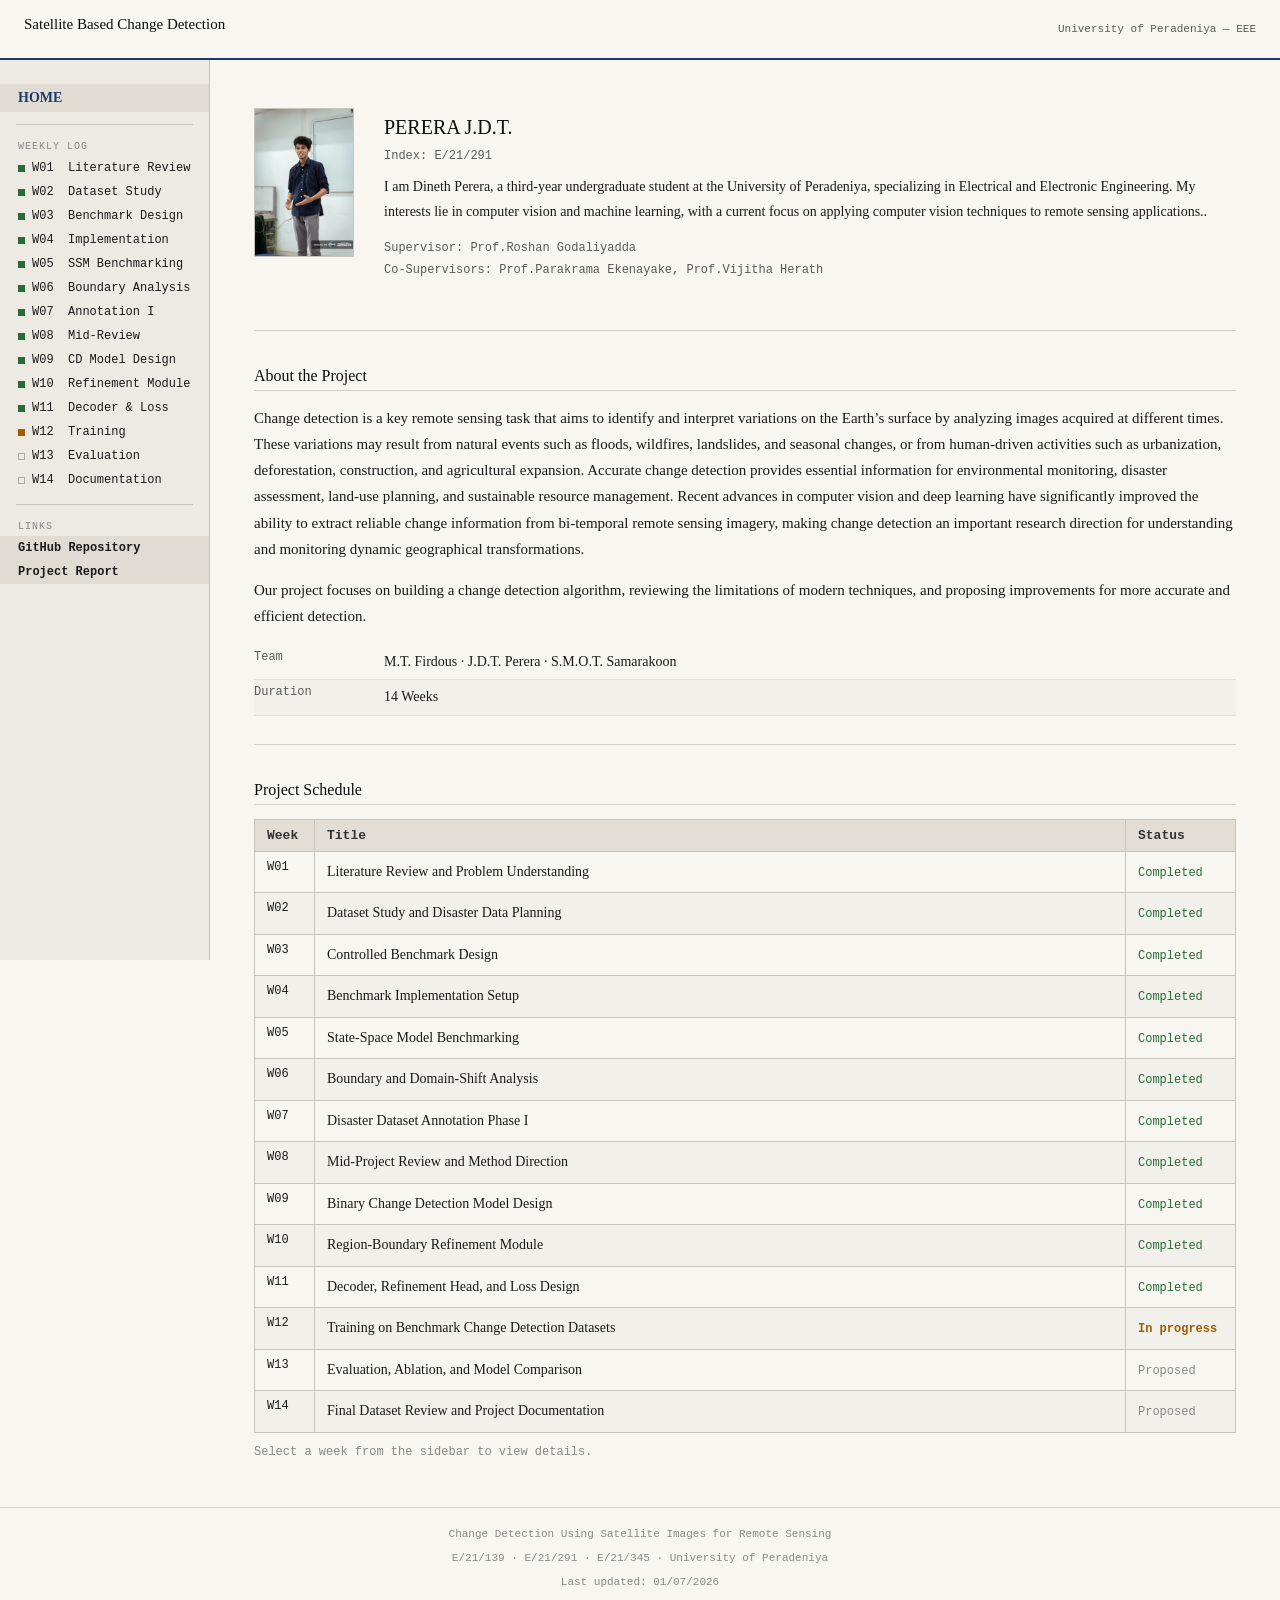
==== commit 13694644: "feat: add weekly progress log files and update navigation menu in index.html" ====
--- a/index.html
+++ b/index.html
@@ -34,9 +34,9 @@
         <a href="weeks/week07.html"><span class="sq sq-done"></span>W07&nbsp; Annotation I</a>
         <a href="weeks/week08.html"><span class="sq sq-done"></span>W08&nbsp; Mid-Review</a>
         <a href="weeks/week09.html"><span class="sq sq-done"></span>W09&nbsp; CD Model Design</a>
-        <a href="weeks/week10.html"><span class="sq sq-active"></span>W10&nbsp; Refinement Module</a>
-        <a href="weeks/week11.html"><span class="sq sq-proposed"></span>W11&nbsp; Decoder &amp; Loss</a>
-        <a href="weeks/week12.html"><span class="sq sq-proposed"></span>W12&nbsp; Training</a>
+        <a href="weeks/week10.html"><span class="sq sq-done"></span>W10&nbsp; Refinement Module</a>
+        <a href="weeks/week11.html"><span class="sq sq-done"></span>W11&nbsp; Decoder &amp; Loss</a>
+        <a href="weeks/week12.html"><span class="sq sq-active"></span>W12&nbsp; Training</a>
         <a href="weeks/week13.html"><span class="sq sq-proposed"></span>W13&nbsp; Evaluation</a>
         <a href="weeks/week14.html"><span class="sq sq-proposed"></span>W14&nbsp; Documentation</a>
         <hr class="sb-rule">
@@ -143,17 +143,17 @@
             <tr>
               <td style="font:12px 'Courier New', Courier, monospace;">W10</td>
               <td>Region-Boundary Refinement Module</td>
-              <td><span class="s-active">In progress</span></td>
+              <td><span class="s-done">Completed</span></td>
             </tr>
             <tr>
               <td style="font:12px 'Courier New', Courier, monospace;">W11</td>
               <td>Decoder, Refinement Head, and Loss Design</td>
-              <td><span class="s-proposed">Proposed</span></td>
+              <td><span class="s-done">Completed</span></td>
             </tr>
             <tr>
               <td style="font:12px 'Courier New', Courier, monospace;">W12</td>
               <td>Training on Benchmark Change Detection Datasets</td>
-              <td><span class="s-proposed">Proposed</span></td>
+              <td><span class="s-active">In progress</span></td>
             </tr>
             <tr>
               <td style="font:12px 'Courier New', Courier, monospace;">W13</td>
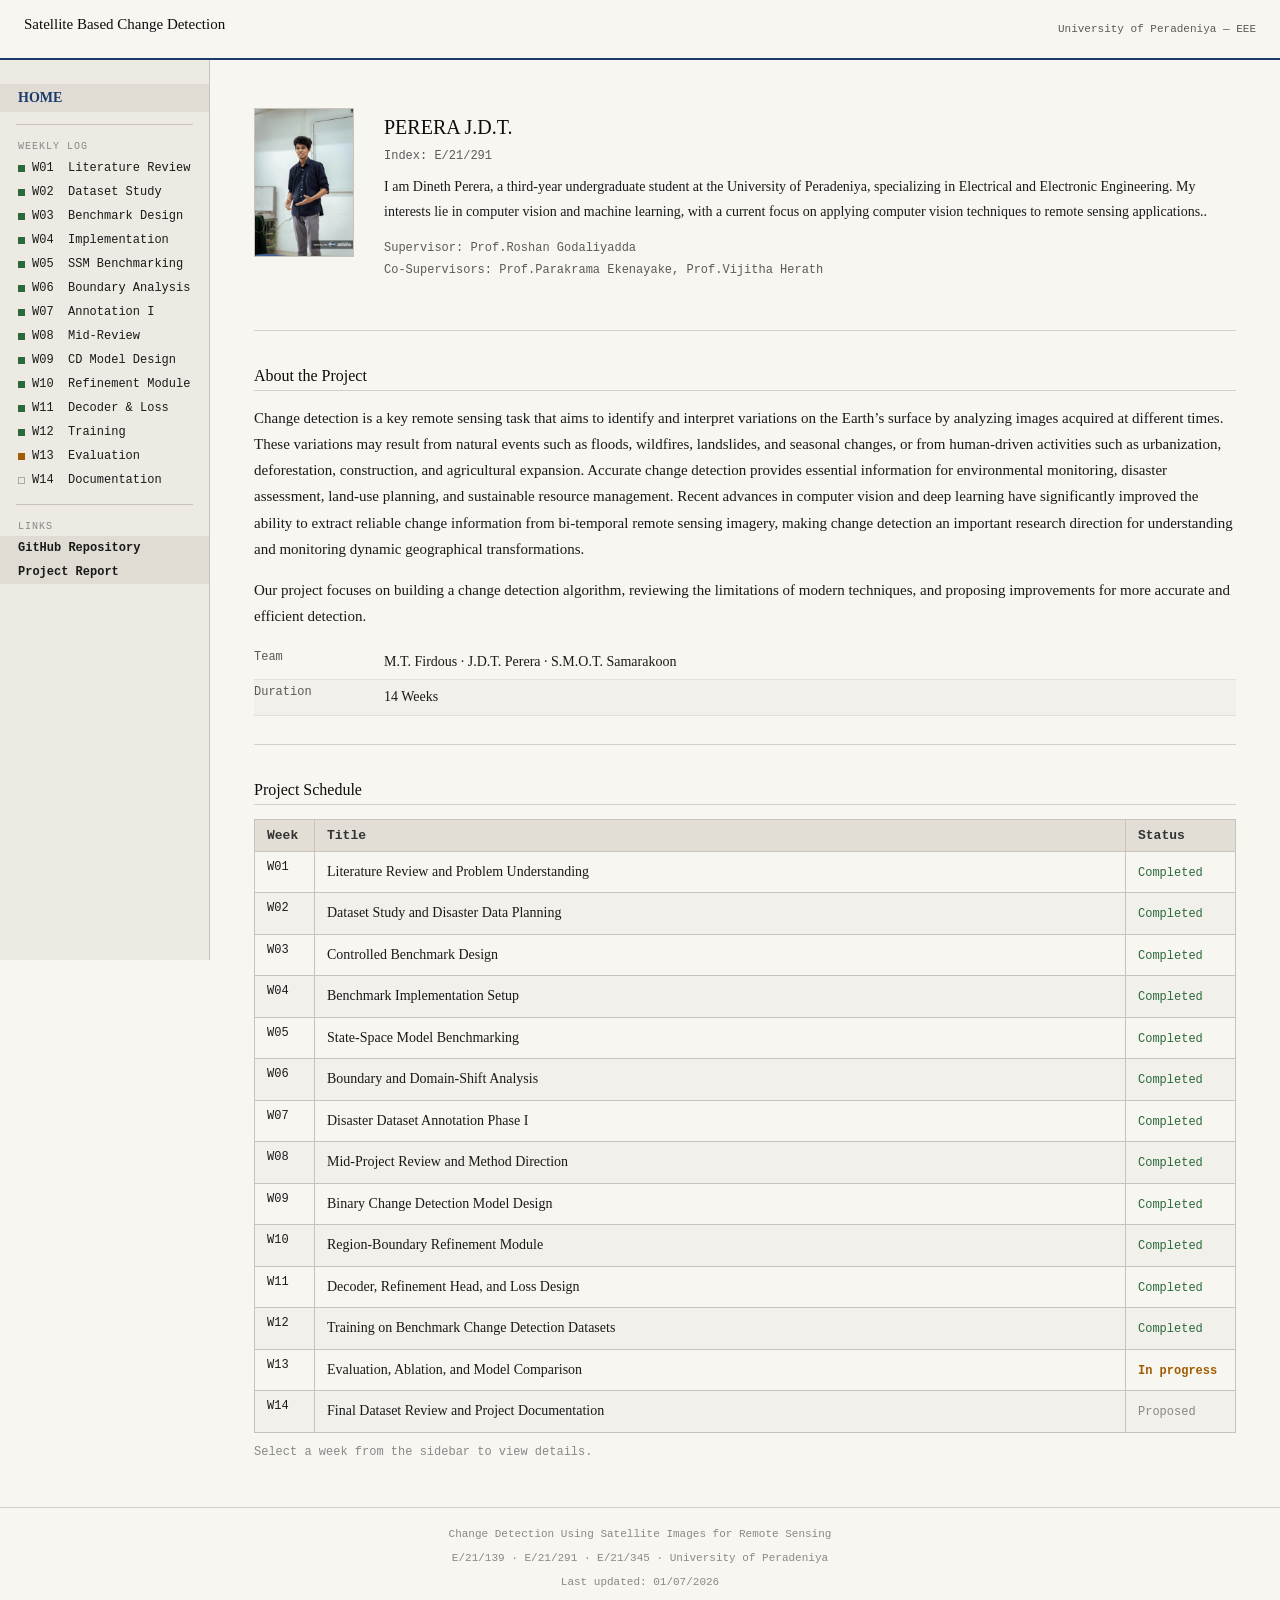
==== commit 7dc6ce56: "feat: add full set of weekly project logs and update index page navigation" ====
--- a/index.html
+++ b/index.html
@@ -36,8 +36,8 @@
         <a href="weeks/week09.html"><span class="sq sq-done"></span>W09&nbsp; CD Model Design</a>
         <a href="weeks/week10.html"><span class="sq sq-done"></span>W10&nbsp; Refinement Module</a>
         <a href="weeks/week11.html"><span class="sq sq-done"></span>W11&nbsp; Decoder &amp; Loss</a>
-        <a href="weeks/week12.html"><span class="sq sq-active"></span>W12&nbsp; Training</a>
-        <a href="weeks/week13.html"><span class="sq sq-proposed"></span>W13&nbsp; Evaluation</a>
+        <a href="weeks/week12.html"><span class="sq sq-done"></span>W12&nbsp; Training</a>
+        <a href="weeks/week13.html"><span class="sq sq-active"></span>W13&nbsp; Evaluation</a>
         <a href="weeks/week14.html"><span class="sq sq-proposed"></span>W14&nbsp; Documentation</a>
         <hr class="sb-rule">
         <span class="sb-label">LINKS</span>
@@ -153,12 +153,12 @@
             <tr>
               <td style="font:12px 'Courier New', Courier, monospace;">W12</td>
               <td>Training on Benchmark Change Detection Datasets</td>
-              <td><span class="s-active">In progress</span></td>
+              <td><span class="s-done">Completed</span></td>
             </tr>
             <tr>
               <td style="font:12px 'Courier New', Courier, monospace;">W13</td>
               <td>Evaluation, Ablation, and Model Comparison</td>
-              <td><span class="s-proposed">Proposed</span></td>
+              <td><span class="s-active">In progress</span></td>
             </tr>
             <tr>
               <td style="font:12px 'Courier New', Courier, monospace;">W14</td>
